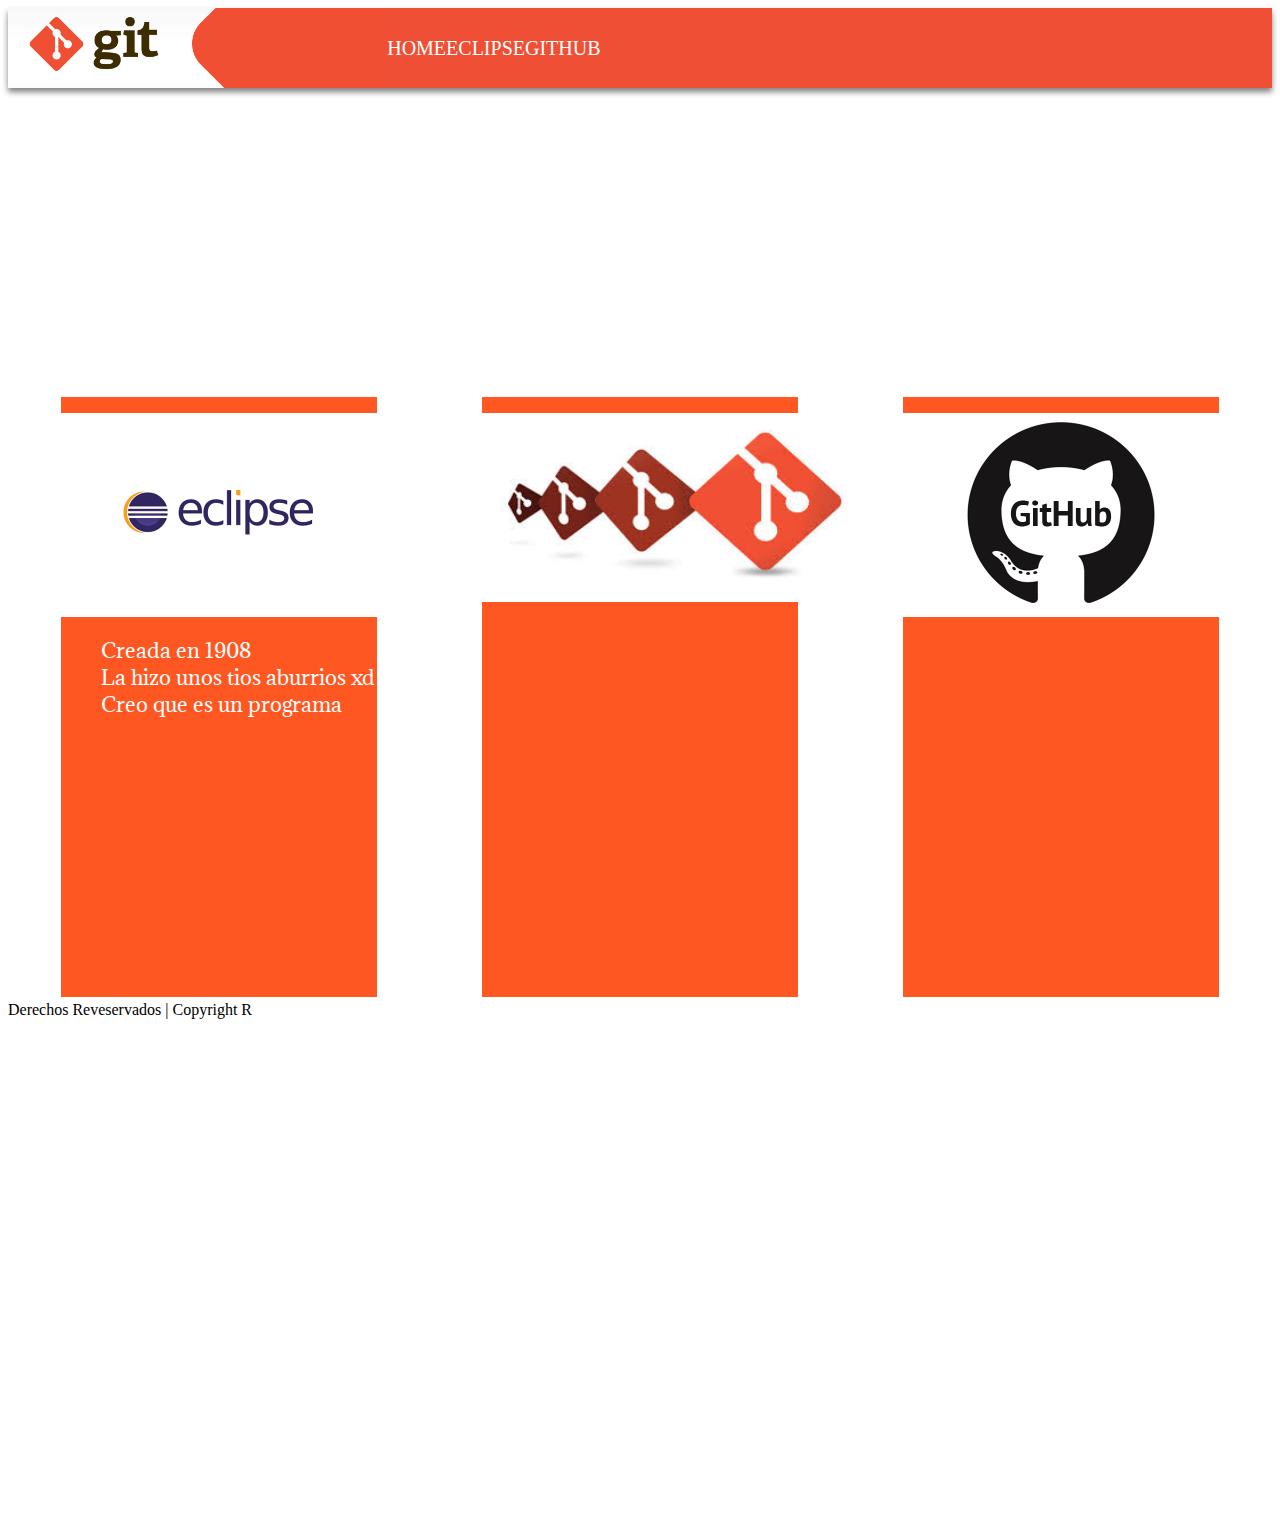
==== index.html @ ec875ee4 "Version Web 2.0 cambio header y main" ====
<!DOCTYPE html>
<html>
	<head>
	<meta charset="UTF-8">
	<title>Insert title here</title>
	<link rel="stylesheet" href="css.css" />
	</head>
	<body>
		<header>
			<div id ="header">
	<div id="logo">
	</div>

		<ul id ="navbar">
			<li><a href="">HOME</a></li>

			<li><a href="https://eclipse.org/">ECLIPSE</a>

				<ul>
					<li><a href="">¿Qué es eclipse?</a></li>
					<li><a href="">Eclipse con Git</a></li>
				</ul>

			</li>

			<li><a href="https://github.com/">GITHUB</a>
				<ul>
					<li><a href="">¿Qué es GitHub?</a></li>
				</ul>
			</li>
		</lu>

</div>
		</header>
		<main>
			<div class="slide">
				<div class="css-slideshow">
				<figure>
					<img src="ecplise1.png" width="1500" height="250" />
		    		<figcaption><strong>CSS3:</strong> Ecplise...</figcaption>
		  		</figure>
		  		<figure>
		    		<img src="github.png" width="1500" height="250" />
		    		<figcaption><strong>Semantics:</strong> Github...</figcaption>
		  		</figure>
				</div>
			</div>

			<div class="contenedorFlex">
				<div class="contenedor">
					<div class="foto">
						<IMG SRC="eclipseCuadro.png" width="200" height="200"/><br/>
					</div>
					<div class="descripcionFoto">
						<ul>
							<li>Creada en 1908</li>
							<li>La hizo unos tios aburrios xd</li>
							<li>Creo que es un programa</li>
						</ul>
					</div>
				</div>

				<div class="contenedor">
					<div class="foto">
						<div class="gitFoto">
							<IMG SRC="gitCuadro.jpg" width="400" height="150"/><br/>
						</div>
					</div>
					<div class="descripcionFoto">

					</div>
				</div>

				<div class="contenedor">
					<div class="foto">
						<IMG SRC="githubCuadro.gif" width="200" height="200"/><br/>
					</div>
					<div class="descripcionFoto">

					</div>
				</div>
			</div>
	</main>

    <article></article>

	<div id ="footer">
	 Derechos Reveservados | Copyright R
	</div>
	</body>
</html>
---- css.css ----
@CHARSET "UTF-8";

div.contenedorFlex{
  display: flex;
  flex-direction: row;
  align-items: center;
}
div.contenedor{
  display: flex;
  flex-direction: column;
  margin: auto;
  margin-top: 2%;
  width: 25%;
  height: 600px;
  border: 4px solid white;
  background-color: #FF5722;
}
div.foto{
  align-items: center;
  text-align: center;
  margin-top: 5%;
  background-color: white;
}
div.gitFoto{
  align-items: center;
  text-align: center;
  margin-top: 5%;
  background-color: white;
  margin-bottom: 6%;
}
git.descripcionFoto{
  font-family:sans-serif;
  color: white;

}

/*************** SlideShow *****************/
div.slide{
  /*border: 1px solid red;*/
  height: 250px;
  width: auto;
  margin: 15px;
}
.css-slideshow{
   position: relative;
   width: 1500px;
   height:250px;
   margin: auto;
   z-index: -1;
}
.css-slideshow figure{
   margin: 0;
   position: absolute;
}
.css-slideshow figcaption{
   position: absolute;
   top: 0;
   color: #fff;
   background: rgba(0,0,0, .3);
   font-size: .8em;
   padding: 8px 12px;
   opacity: 0;
   transition: opacity .5s;
}
.css-slideshow:hover figure figcaption{
   transition: opacity .5s;
   opacity: 1;
}
.css-slideshow figure{
   opacity:0;
}
figure:nth-child(1) {
   animation: xfade 12s 6s infinite;
}
figure:nth-child(2) {
   animation: xfade 12s 0s infinite;
}

@keyframes xfade{
   0%{
      opacity: 1;
   }
   48% {
      opacity:1;
   }
   50%{
      opacity: 0;
   }
   98% {
      opacity:0;
   }
   100% {
      opacity:1;
   }
}
/********** Navbar **********/
/

* {margin: 0px; padding: 0px;}
#header{
	width: 100%;
	height: 80px;
	background: #EF4F35;
	box-shadow: 0px 4px 6px gray;
    overflow: hidden;
    display: flex;
}

#navbar{
    margin: 0px;
    padding: 0px;
    width: 0%;
    height: 80px;
    padding: 0px;
    display: flex;
}

#navbar > li {
	list-style: none;
    justify-content: flex-end;
    align-content: space-between

}

#navbar li ul > li {
	width: 200px;
}

#navbar li ul li a:hover {
	opacity: 0.5;
}

#navbar > li:hover {
	opacity: 0.8;
}

#navbar li ul {
	display: none;
	position: absolute;
	width: 160px;
	padding-right: 40px;

}

#navbar li:hover > ul{
	display: block;
	background-color: #f54d2a;
}

#navbar li ul li a:hover{
	opacity: 0.5;
}

ul, li {
	list-style: none;
}



#navbar li a {
	display: block;
	color: white;
	line-height: 80px;
	text-align: center;
	font-family: verdana;
	font-size: 20px;
	text-decoration: none;
  z-index: 99;
}

#logo{
  width:30%;
  height:80px;
  display: inline-block;
  background-image: url("logo.jpg");
  background-size:cover;
  background-position: center;
  background-repeat: no-repeat;
  max-width:400px;
}

	li a {
		display: block;
		color: white;
		line-height: 80px;
		text-align: center;
		font-family: cursive;
		font-size: 20px;
		text-decoration: none;
	}

	#logo > img{
		width: 200px;
		height: 80px;
		float: left;
	}
}

@media (max-width:850px){
  #navbar {
    width: 100%;
  }

  #navbar li {
    width: 40%;
  }
}

/*@media (max-width:698px){
  #navbar {
    width: 60%;

  }

  #navbar > li {
    width: 20%;
  }
#navbar li a{
  font-size:13px;
}

}
*/

/* BODY */

body{
	min-height: 1500px;
}


/* FOOTER */

/*********** Letra ***************/
@font-face {
  font-family: Fuente;
  src: url(fonts/Adamina-Regular.ttf);
}

div > ul{
  color: white;
  font-family:Fuente;
  font-size: 20px;
}
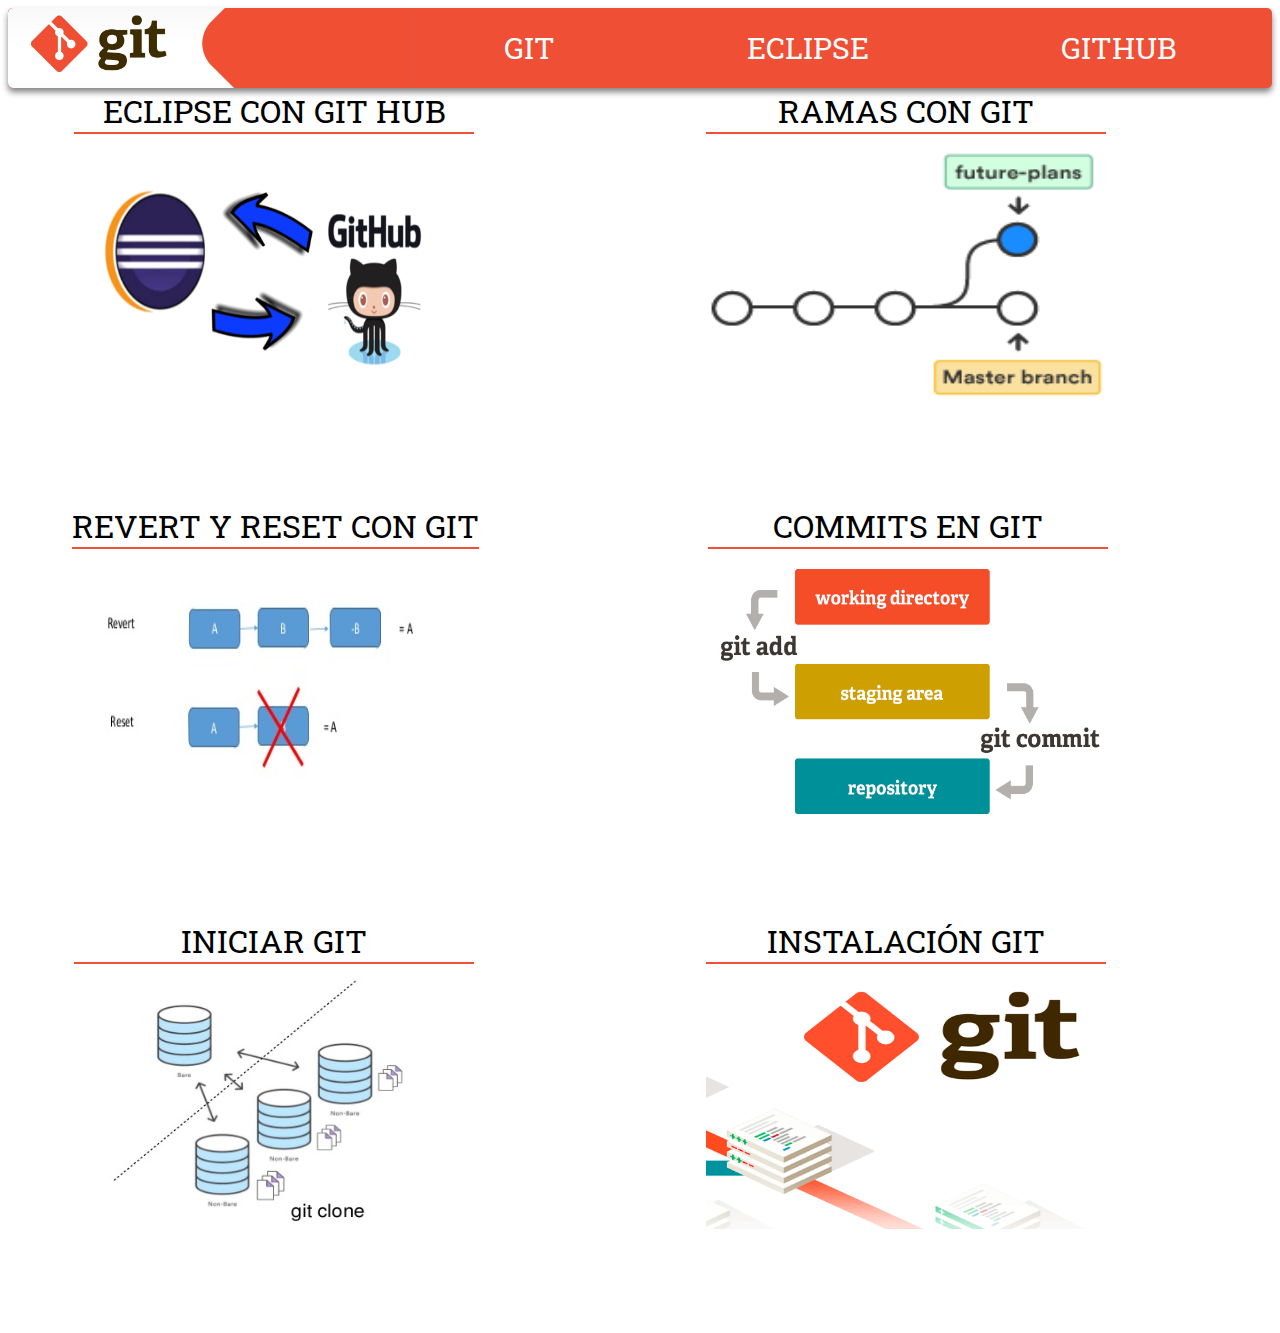
==== commit 1a15b98d: "Merge pull request #3 from eneko19/master" ====
--- a/index.html
+++ b/index.html
@@ -2,90 +2,137 @@
 <html>
 	<head>
 	<meta charset="UTF-8">
-	<title>Insert title here</title>
+	<meta name="viewport" content="width=device-width, initial-scale=1.0">
+	<link rel="shortcut icon" type="image/x-icon" href=img/icono.png />
+	<title>Proyecto GIT</title>
 	<link rel="stylesheet" href="css.css" />
+	<link href="https://fonts.googleapis.com/css?family=Roboto+Slab:400,700" rel="stylesheet">
 	</head>
 	<body>
-		<header>
-			<div id ="header">
+<div id ="header">
 	<div id="logo">
 	</div>
 
 		<ul id ="navbar">
-			<li><a href="">HOME</a></li>
+			<li><a class="btn effect6" href="">GIT</a></li>
 
-			<li><a href="https://eclipse.org/">ECLIPSE</a>
+			<li><a class="btn effect6" href="https://eclipse.org/">ECLIPSE</a>
 
-				<ul>
-					<li><a href="">¿Qué es eclipse?</a></li>
-					<li><a href="">Eclipse con Git</a></li>
-				</ul>
-
-			</li>
-
-			<li><a href="https://github.com/">GITHUB</a>
-				<ul>
-					<li><a href="">¿Qué es GitHub?</a></li>
-				</ul>
-			</li>
-		</lu>
+			<li><a class="btn effect6" href="https://github.com/">GITHUB</a>
+		</ul>
 
 </div>
-		</header>
-		<main>
-			<div class="slide">
-				<div class="css-slideshow">
-				<figure>
-					<img src="ecplise1.png" width="1500" height="250" />
-		    		<figcaption><strong>CSS3:</strong> Ecplise...</figcaption>
-		  		</figure>
-		  		<figure>
-		    		<img src="github.png" width="1500" height="250" />
-		    		<figcaption><strong>Semantics:</strong> Github...</figcaption>
-		  		</figure>
-				</div>
+
+    <div id="main">
+
+       <div id="imagenes">
+
+       <div class="prueba">
+
+           <div id="foto1">
+
+            <p> ECLIPSE CON GIT HUB</p>
+
+                <div>
+                    <a href="#pdf"><img src="img/gitEclipse.png" width="400px" height="250px"></a>
+                </div>
+            </div>
+
+        </div>
+
+
+       <div class="prueba">
+
+            <div id="foto2">
+
+               <p>RAMAS CON GIT</p>
+
+                <div>
+                    <img src="img/gitBranch.png" width="400px" height="250px">
+                </div>
+
+            </div>
+
+        </div>
+
+       <div class="prueba">
+
+            <div id="foto3">
+
+               <p>REVERT Y RESET CON GIT</p>
+
+                <div>
+                    <img src="img/revert.png" width="400px" height="250px">
+                </div>
+
+            </div>
+
+        </div>
+
+
+				<div class="prueba">
+
+             <div id="foto4">
+
+                <p>COMMITS EN GIT</p>
+
+                 <div>
+                     <img src="img/commit.png" width="400px" height="250px">
+                 </div>
+
+             </div>
+
+         </div>
+				 <div class="prueba">
+
+              <div id="foto5">
+
+                 <p>INICIAR GIT</p>
+
+                  <div>
+                      <img src="img/init.png" width="400px" height="250px">
+                  </div>
+
+              </div>
+
+          </div>
+
+					<div class="prueba">
+
+							 <div id="foto6">
+
+									<p>INSTALACIÓN GIT</p>
+
+									 <div>
+											 <img src="img/install.png" width="400px" height="250px">
+									 </div>
+
+							 </div>
+
+					 </div>
+
+       </div>
+			</div> <!-- Cierro div imagenes-->
+
+			<!-- background pdf -->
+
+			<div id="background2">
+
 			</div>
 
-			<div class="contenedorFlex">
-				<div class="contenedor">
-					<div class="foto">
-						<IMG SRC="eclipseCuadro.png" width="200" height="200"/><br/>
-					</div>
-					<div class="descripcionFoto">
-						<ul>
-							<li>Creada en 1908</li>
-							<li>La hizo unos tios aburrios xd</li>
-							<li>Creo que es un programa</li>
-						</ul>
-					</div>
-				</div>
+			<!-- pdf -->
 
-				<div class="contenedor">
-					<div class="foto">
-						<div class="gitFoto">
-							<IMG SRC="gitCuadro.jpg" width="400" height="150"/><br/>
-						</div>
-					</div>
-					<div class="descripcionFoto">
 
-					</div>
-				</div>
 
-				<div class="contenedor">
-					<div class="foto">
-						<IMG SRC="githubCuadro.gif" width="200" height="200"/><br/>
-					</div>
-					<div class="descripcionFoto">
+			</div>
 
-					</div>
-				</div>
-			</div>
-	</main>
 
-    <article></article>
 
-	<div id ="footer">
-	 Derechos Reveservados | Copyright R
-	</div>
+    </div>
+		<div id="pdf">
+			<a href = "#"> </a>
+			<iframe src="https://docs.google.com/document/d/1oX4O6FGt9go9HDiEWKfiGC76ntDN5SZQoRM3lLVaiwI/pub?embedded=true" width="100%" height="880px" scrolling="auto" frameborder="1" marginwidth="0"></iframe></div>
+		</div>
 	</body>
+
 </html>
--- a/css.css
+++ b/css.css
@@ -1,193 +1,107 @@
 @CHARSET "UTF-8";
 
-div.contenedorFlex{
-  display: flex;
-  flex-direction: row;
-  align-items: center;
-}
-div.contenedor{
-  display: flex;
-  flex-direction: column;
-  margin: auto;
-  margin-top: 2%;
-  width: 25%;
-  height: 600px;
-  border: 4px solid white;
-  background-color: #FF5722;
-}
-div.foto{
-  align-items: center;
-  text-align: center;
-  margin-top: 5%;
-  background-color: white;
-}
-div.gitFoto{
-  align-items: center;
-  text-align: center;
-  margin-top: 5%;
-  background-color: white;
-  margin-bottom: 6%;
-}
-git.descripcionFoto{
-  font-family:sans-serif;
-  color: white;
-
-}
-
-/*************** SlideShow *****************/
-div.slide{
-  /*border: 1px solid red;*/
-  height: 250px;
-  width: auto;
-  margin: 15px;
-}
-.css-slideshow{
-   position: relative;
-   width: 1500px;
-   height:250px;
-   margin: auto;
-   z-index: -1;
-}
-.css-slideshow figure{
-   margin: 0;
-   position: absolute;
-}
-.css-slideshow figcaption{
-   position: absolute;
-   top: 0;
-   color: #fff;
-   background: rgba(0,0,0, .3);
-   font-size: .8em;
-   padding: 8px 12px;
-   opacity: 0;
-   transition: opacity .5s;
-}
-.css-slideshow:hover figure figcaption{
-   transition: opacity .5s;
-   opacity: 1;
-}
-.css-slideshow figure{
-   opacity:0;
-}
-figure:nth-child(1) {
-   animation: xfade 12s 6s infinite;
-}
-figure:nth-child(2) {
-   animation: xfade 12s 0s infinite;
-}
-
-@keyframes xfade{
-   0%{
-      opacity: 1;
-   }
-   48% {
-      opacity:1;
-   }
-   50%{
-      opacity: 0;
-   }
-   98% {
-      opacity:0;
-   }
-   100% {
-      opacity:1;
-   }
-}
-/********** Navbar **********/
+
+/**** Navbar ****/
 /
+
 
 * {margin: 0px; padding: 0px;}
 #header{
 	width: 100%;
+	min-width: 450px;
 	height: 80px;
 	background: #EF4F35;
 	box-shadow: 0px 4px 6px gray;
-    overflow: hidden;
-    display: flex;
+  overflow: hidden;
+  border-radius: 5px;
+  display: flex
 }
 
 #navbar{
-    margin: 0px;
-    padding: 0px;
-    width: 0%;
-    height: 80px;
-    padding: 0px;
-    display: flex;
-}
+  margin: 0px;
+	width: 80%;
+	height: 80px;
+  padding: 0px;
+  display: flex;
+  justify-content: space-between;
+  justify-content: space-around;
+
+}
+
+.effect6{color:rgba(0,0,0, 0) !important; transition: all .3s ease;}
+.effect6{text-shadow:0 0 0  #fff, 0 -80px 0 #000 ;}
+
+
+@-webkit-keyframes drop {
+  0%{text-shadow:0 0 0  #fff, 0 -80px 0 #000 ;}
+   20% {text-shadow:0 0 0  #fff, 0 -28px 0 #000 ;}
+   30%{text-shadow:0 28px 0  #fff, 0 0px 0 #000 ;}
+  40%{text-shadow:0 80px 0  #fff, 0 0px 0 #000 ;}
+   41%{text-shadow:0 80px 0  #fff, 0 0px 0 #000 , 0 -80px 0 #fff ;}
+  70%{text-shadow:0 80px 0  #fff, 0 28px 0 #000 , 0 0px 0 #fff ;}
+  80%{text-shadow:0 80px 0  #fff, 0 80px 0 #000 , 0 0px 0 #fff ;}
+100%{text-shadow:0 80px 0  #fff, 0 80px 0 #000 , 0 0px 0 #fff ;}
+}/*safari and chrome*/
+
+
+@keyframes drop {
+  0%{text-shadow:0 0 0  #fff, 0 -80px 0 #000 ;}
+   20% {text-shadow:0 0 0  #fff, 0 -28px 0 #000 ;}
+   30%{text-shadow:0 28px 0  #fff, 0 0px 0 #000 ;}
+  40%{text-shadow:0 80px 0  #fff, 0 0px 0 #000 ;}
+   41%{text-shadow:0 80px 0  #fff, 0 0px 0 #000 , 0 -80px 0 #fff ;}
+  70%{text-shadow:0 80px 0  #fff, 0 28px 0 #000 , 0 0px 0 #fff ;}
+  80%{text-shadow:0 80px 0  #fff, 0 80px 0 #000 , 0 0px 0 #fff ;}
+100%{text-shadow:0 80px 0  #fff, 0 80px 0 #000 , 0 0px 0 #fff ;}
+}
+
+
+
+.btn.effect6:hover{
+  -webkit-animation: drop .6s 1 linear;
+ animation: drop .6s 1 linear;}
+
 
 #navbar > li {
+	width: auto;
 	list-style: none;
-    justify-content: flex-end;
-    align-content: space-between
-
-}
-
-#navbar li ul > li {
-	width: 200px;
-}
-
-#navbar li ul li a:hover {
-	opacity: 0.5;
-}
-
-#navbar > li:hover {
-	opacity: 0.8;
-}
-
-#navbar li ul {
-	display: none;
-	position: absolute;
-	width: 160px;
-	padding-right: 40px;
-
-}
-
-#navbar li:hover > ul{
-	display: block;
-	background-color: #f54d2a;
-}
-
-#navbar li ul li a:hover{
-	opacity: 0.5;
-}
-
-ul, li {
-	list-style: none;
-}
-
-
-
-#navbar li a {
-	display: block;
-	color: white;
-	line-height: 80px;
-	text-align: center;
-	font-family: verdana;
-	font-size: 20px;
-	text-decoration: none;
-  z-index: 99;
-}
+	float: left;
+	padding-right: 0px;
+	margin-right: 0px;
+transition: 0.4s;
+}
+
 
 #logo{
-  width:30%;
+  width:39%;
   height:80px;
   display: inline-block;
-  background-image: url("logo.jpg");
+  background-color:red;
+  background-image: url("img/logo.jpg");
   background-size:cover;
   background-position: center;
   background-repeat: no-repeat;
   max-width:400px;
 }
 
-	li a {
-		display: block;
-		color: white;
-		line-height: 80px;
-		text-align: center;
-		font-family: cursive;
-		font-size: 20px;
-		text-decoration: none;
-	}
+#logo img{
+	width: 200px;
+	height: 80px;
+	float: left;
+}
+
+
+
+
+li a {
+    display: flex;
+    color: white;
+    line-height: 80px;
+    text-align: center;
+		font-size: 150%;
+		font-family: 'Roboto Slab', serif;
+    text-decoration: none;
+}
 
 	#logo > img{
 		width: 200px;
@@ -196,6 +110,7 @@
 	}
 }
 
+/************ Media Queries *************/
 @media (max-width:850px){
   #navbar {
     width: 100%;
@@ -206,7 +121,7 @@
   }
 }
 
-/*@media (max-width:698px){
+@media (max-width:698px){
   #navbar {
     width: 60%;
 
@@ -220,25 +135,114 @@
 }
 
 }
-*/
 
 /* BODY */
 
 body{
-	min-height: 1500px;
-}
-
-
-/* FOOTER */
-
-/*********** Letra ***************/
-@font-face {
-  font-family: Fuente;
-  src: url(fonts/Adamina-Regular.ttf);
-}
+	min-height: 1000px;
+}
+
+/* Main */
+
+#main{
+    height: 500px;
+    width: 100%;
+		min-width: 450px;
+}
+
+
+
+#imagenes {
+    display: flex;
+		justify-content: space-around;
+		flex-wrap: wrap;
+}
+
 
 div > ul{
   color: white;
   font-family:Fuente;
   font-size: 20px;
 }
+
+
+div.prueba p{
+	text-align: center;
+	font-size: 200%;
+	font-family: 'Roboto Slab', serif;
+	border-bottom: 2px solid #EF4F35;
+	margin-top: 1px;
+	margin-bottom: 15px;
+
+}
+
+#imagenes {
+    display: flex;
+		justify-content: space-around;
+		/*height: 1000px;*/
+	}
+
+div.prueba{
+	margin-right: 100px;
+	margin-bottom: 100px;
+		transition: all .2s;
+}
+div.prueba img{
+	box-sizing: border-box;
+
+}
+
+div.prueba img:hover{
+	border-radius: 9px 9px 9px 9px;
+	-moz-border-radius: 9px 9px 9px 9px;
+	-webkit-border-radius: 9px 9px 9px 9px;
+	border: 3px solid #A7817B;
+
+
+}
+div.prueba:hover{
+	transition: all .2s;
+	margin-top:20px;
+	border-top: 2px solid #EF4F35;
+	margin-bottom:140px;
+
+	div.prueba #foto1 p{
+		height: 10px;
+	}
+
+}
+
+
+/* Div PDF*/
+div#pdf{
+	box-sizing: border-box;
+		height:  0px;
+		background-color: rgba(0,0,0,0.5);
+		overflow: hidden;
+		z-index: 10;
+		position: fixed;
+		top: 0px;
+		/*padding:20px;*/
+		/*left: 30%;*/
+		width: 100%;
+}
+
+div#pdf:target{
+	height:100vh;
+}
+
+
+div#pdf a{
+	display: block;
+	height: 975px;
+}
+iframe {
+	width: 50%;
+	min-width: 750px;
+	left: 0;
+	right: 0;
+	margin:0 auto;
+	height: 975px;
+	top: 0px;
+	position: absolute;
+}
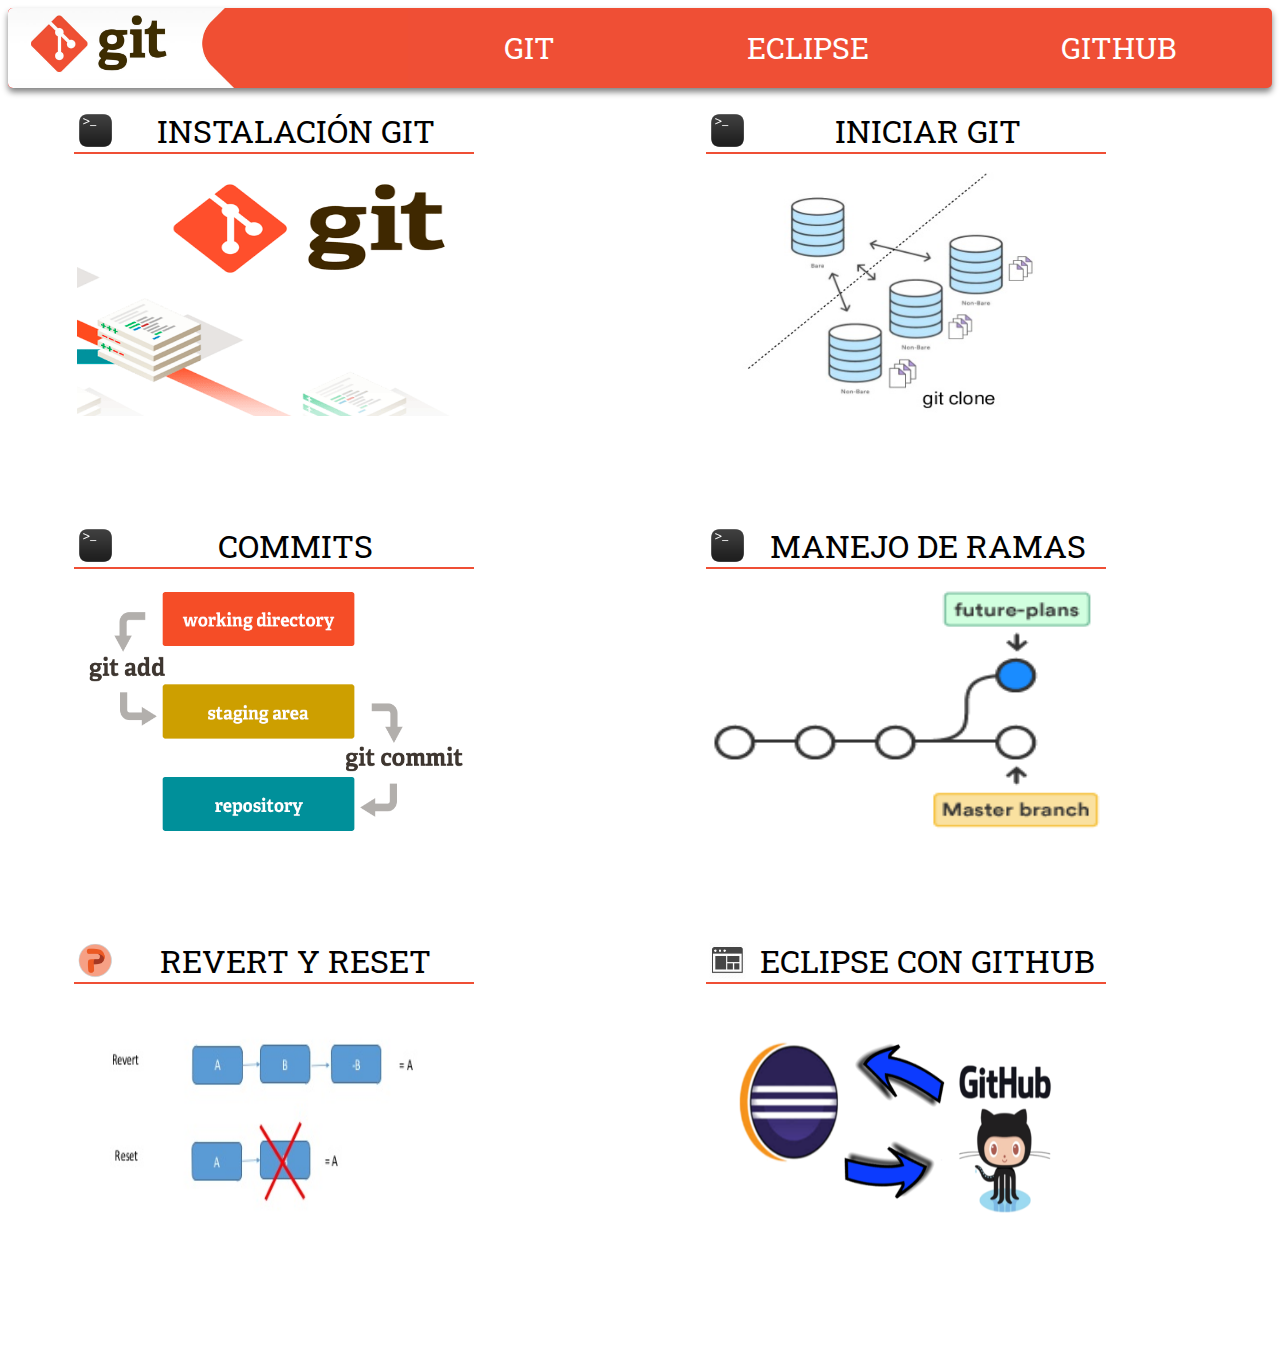
==== commit e621fe35: "elimino min height y finalizo trabajo" ====
--- a/index.html
+++ b/index.html
@@ -3,18 +3,18 @@
 	<head>
 	<meta charset="UTF-8">
 	<meta name="viewport" content="width=device-width, initial-scale=1.0">
-	<link rel="shortcut icon" type="image/x-icon" href=img/icono.png />
-	<title>Proyecto GIT</title>
+	<link rel="shortcut icon" type="image/x-icon" href=icono.png />
+	<title>Aprende Git</title>
 	<link rel="stylesheet" href="css.css" />
 	<link href="https://fonts.googleapis.com/css?family=Roboto+Slab:400,700" rel="stylesheet">
-	</head>
-	<body>
+</head>
+<body>
 <div id ="header">
 	<div id="logo">
 	</div>
 
 		<ul id ="navbar">
-			<li><a class="btn effect6" href="">GIT</a></li>
+			<li><a class="btn effect6" href="https://git-scm.com/">GIT</a></li>
 
 			<li><a class="btn effect6" href="https://eclipse.org/">ECLIPSE</a>
 
@@ -23,96 +23,99 @@
 
 </div>
 
-    <div id="main">
+<div id="main">
 
-       <div id="imagenes">
+	 <div id="imagenes">
 
-       <div class="prueba">
+	 <div class="prueba">
 
-           <div id="foto1">
+			 <div id="foto1">
 
-            <p> ECLIPSE CON GIT HUB</p>
+				<p><img src="img/terminal.png">INSTALACIÓN GIT</p>
 
-                <div>
-                    <a href="#pdf"><img src="img/gitEclipse.png" width="400px" height="250px"></a>
-                </div>
-            </div>
+				<div>
+						<a href="#uno"><img src="img/install.png" width="400px" height="250px"></a>
+				</div>
+				</div>
 
-        </div>
+		</div>
 
 
-       <div class="prueba">
+	 <div class="prueba">
 
-            <div id="foto2">
+				<div id="foto2">
 
-               <p>RAMAS CON GIT</p>
+					 <p><img src="img/terminal.png">INICIAR GIT</p>
 
-                <div>
-                    <img src="img/gitBranch.png" width="400px" height="250px">
-                </div>
+					 <div>
+							 <a href="#dos"><img src="img/init.png" width="400px" height="250px"></a>
+					 </div>
 
-            </div>
+				</div>
 
-        </div>
+		</div>
 
-       <div class="prueba">
+	 <div class="prueba">
 
-            <div id="foto3">
+				<div id="foto3">
 
-               <p>REVERT Y RESET CON GIT</p>
+					 <p><img src="img/terminal.png">COMMITS</p>
 
-                <div>
-                    <img src="img/revert.png" width="400px" height="250px">
-                </div>
+					 <div>
+							 <a href="#tres"><img src="img/commit.png" width="400px" height="250px"></a>
+					 </div>
 
-            </div>
+				</div>
 
-        </div>
+		</div>
 
 
-				<div class="prueba">
+		<div class="prueba">
 
-             <div id="foto4">
+				 <div id="foto4">
 
-                <p>COMMITS EN GIT</p>
+						<p><img src="img/terminal.png"/>MANEJO DE RAMAS</p>
 
-                 <div>
-                     <img src="img/commit.png" width="400px" height="250px">
-                 </div>
+						 <div>
+								 <a href="#cuatro"><img src="img/gitBranch.png" width="400px" height="250px"></a>
+						 </div>
 
-             </div>
+				 </div>
 
-         </div>
-				 <div class="prueba">
+		 </div>
 
-              <div id="foto5">
 
-                 <p>INICIAR GIT</p>
+			<div class="prueba">
 
-                  <div>
-                      <img src="img/init.png" width="400px" height="250px">
-                  </div>
+					 <div id="foto5">
 
-              </div>
+							<p><img src="img/ppoint.png"/>REVERT Y RESET</p>
 
-          </div>
+							 <div>
+									 <a href="#cinco"><img src="img/revert.png" width="400px" height="250px"></a>
+							 </div>
 
-					<div class="prueba">
+					 </div>
 
-							 <div id="foto6">
+			 </div>
 
-									<p>INSTALACIÓN GIT</p>
+			<div class="prueba">
 
-									 <div>
-											 <img src="img/install.png" width="400px" height="250px">
-									 </div>
+					 <div id="foto6">
+
+							<p><img src="img/gui.png"/>ECLIPSE CON GITHUB</p>
+
+							 <div>
+									 <a href="#seis"><img src="img/gitEclipse.png" width="400px" height="250px"></a>
 
 							 </div>
 
 					 </div>
 
-       </div>
-			</div> <!-- Cierro div imagenes-->
+			 </div>
+
+	 </div>
+	</div> <!-- Cierro div imagenes-->
 
 			<!-- background pdf -->
 
@@ -122,17 +125,35 @@
 
 			<!-- pdf -->
 
-
-
 			</div>
 
+    </div>
+		<div class="pdf" id="uno">
+			<a href = "#"> </a>
+			<iframe src="https://docs.google.com/document/d/18xIVZwK0YUxwEN8z36S80DwfVrCAH_LjWHR7tK9g0_8/pub?embedded=true" width="100%" height="880px" scrolling="auto" frameborder="1" marginwidth="0"></iframe></div>
+		</div>
+		<div class="pdf" id="dos">
+			<a href = "#"> </a>
+			<iframe src="https://docs.google.com/document/d/1E1DJtZjK9v0IDipbwiGbfM7hVGSeRNT97WZhGnVr1yQ/pub?embedded=true" width="100%" height="880px" scrolling="auto" frameborder="1" marginwidth="0"></iframe></div>
+		</div>
 
+		<div class="pdf" id="tres">
+			<a href = "#"> </a>
+			<iframe src="https://docs.google.com/document/d/1WiIuiCQu7eh5A2Wpr8NYR5WabbFhS9-Hp4Xiv2iwWbk/pub?embedded=true" width="100%" height="880px" scrolling="auto" frameborder="1" marginwidth="0"></iframe></div>
+		</div>
 
-    </div>
-		<div id="pdf">
+		<div class="pdf" id="cuatro">
+			<a href = "#"> </a>
+			<iframe src="https://docs.google.com/document/d/19WiCtu-ADP_aAqS_XKiN_54R0q-pY08j7ahx4PNYP6M/pub?embedded=true" width="100%" height="880px" scrolling="auto" frameborder="1" marginwidth="0"></iframe></div>
+		</div>
+		<div class="pdf" id="cinco">
+			<a href = "#"> </a>
+			<iframe src="https://docs.google.com/presentation/d/1lXOc-Uo8VpwUg2m8J2cFxOA7xSH-vqorgV30X-FmxRk/embed?start=false&loop=false&delayms=3000" frameborder="0" width="750" height="450" allowfullscreen="true" mozallowfullscreen="true" webkitallowfullscreen="true"></iframe>		</div>
+		</div>
+		<div class="pdf" id="seis">
 			<a href = "#"> </a>
 			<iframe src="https://docs.google.com/document/d/1oX4O6FGt9go9HDiEWKfiGC76ntDN5SZQoRM3lLVaiwI/pub?embedded=true" width="100%" height="880px" scrolling="auto" frameborder="1" marginwidth="0"></iframe></div>
 		</div>
+
 	</body>
-
 </html>
--- a/css.css
+++ b/css.css
@@ -14,7 +14,8 @@
 	box-shadow: 0px 4px 6px gray;
   overflow: hidden;
   border-radius: 5px;
-  display: flex
+  display: flex;
+	margin-bottom: 20px;
 }
 
 #navbar{
@@ -90,9 +91,6 @@
 	float: left;
 }
 
-
-
-
 li a {
     display: flex;
     color: white;
@@ -136,11 +134,6 @@
 
 }
 
-/* BODY */
-
-body{
-	min-height: 1000px;
-}
 
 /* Main */
 
@@ -180,19 +173,28 @@
     display: flex;
 		justify-content: space-around;
 		/*height: 1000px;*/
+
 	}
 
 div.prueba{
 	margin-right: 100px;
 	margin-bottom: 100px;
 		transition: all .2s;
-}
+		box-sizing: border-box;
+}
+
+.prueba p img {
+	float: left;
+	width: 43px;
+	height: 43px;
+}
+
 div.prueba img{
 	box-sizing: border-box;
-
-}
-
-div.prueba img:hover{
+	border: 3px solid white;
+}
+
+div.prueba a img:hover{
 	border-radius: 9px 9px 9px 9px;
 	-moz-border-radius: 9px 9px 9px 9px;
 	-webkit-border-radius: 9px 9px 9px 9px;
@@ -204,17 +206,19 @@
 	transition: all .2s;
 	margin-top:20px;
 	border-top: 2px solid #EF4F35;
-	margin-bottom:140px;
-
-	div.prueba #foto1 p{
-		height: 10px;
-	}
-
-}
+	margin-bottom: -100px;
+
+}
+
+
+p img{
+	float: right;
+}
+
 
 
 /* Div PDF*/
-div#pdf{
+div.pdf{
 	box-sizing: border-box;
 		height:  0px;
 		background-color: rgba(0,0,0,0.5);
@@ -227,17 +231,32 @@
 		width: 100%;
 }
 
-div#pdf:target{
-	height:100vh;
-}
-
-
-div#pdf a{
+div#uno:target{
+	height:100vh;
+}
+div#dos:target{
+	height:100vh;
+}
+
+div#tres:target{
+	height:100vh;
+}
+div#cuatro:target{
+	height:100vh;
+}
+div#cinco:target{
+	height:100vh;
+}
+div#seis:target{
+	height:100vh;
+}
+
+div.pdf a{
 	display: block;
 	height: 975px;
 }
 iframe {
-	width: 50%;
+	width: 42%;
 	min-width: 750px;
 	left: 0;
 	right: 0;
